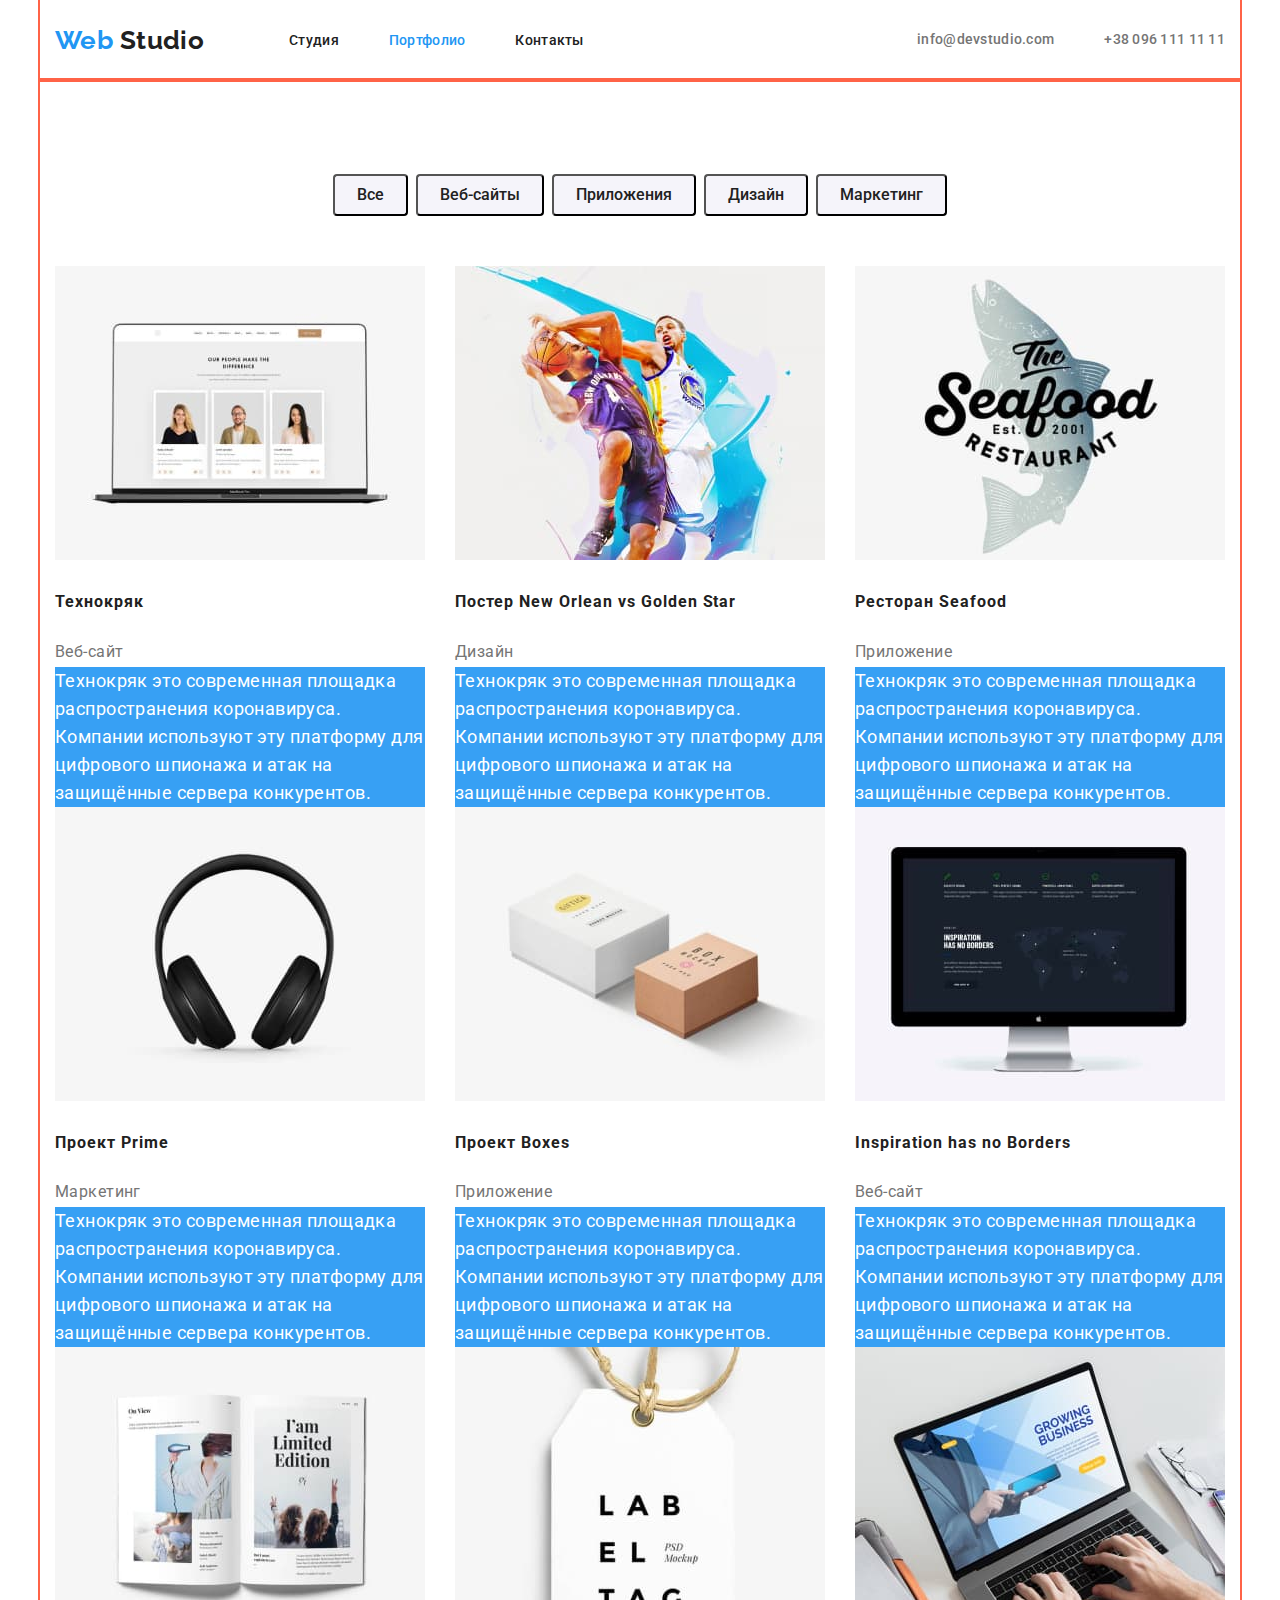
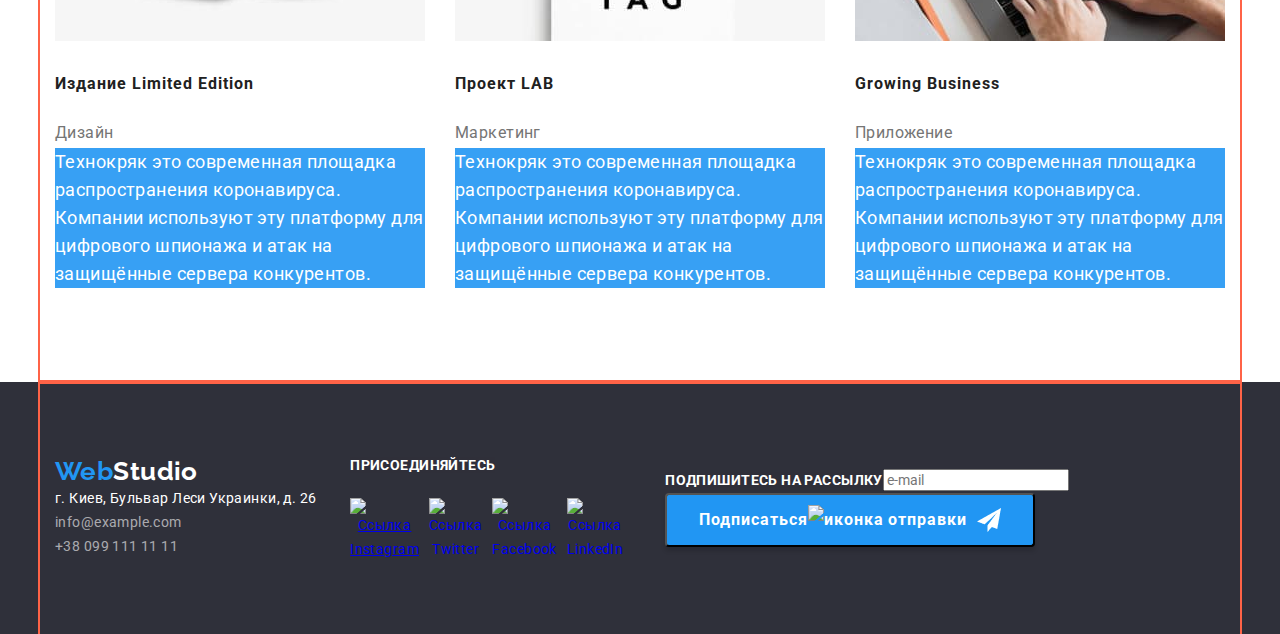
==== portfolio.html @ 054fe587 "добавлены иконки кнопок" ====
<!DOCTYPE html>
<html lang="ru">

<head>
    <meta charset="UTF-8" />
    <meta name="viewport" content="width=device-width, initial-scale=1.0" />
    <meta http-equiv="X-UA-Compatible" content="ie=edge" />
    <title>WebStudio</title>
    <link href="https://fonts.googleapis.com/css2?family=Raleway:wght@700&family=Roboto:wght@400;700;900&display=swap"
        rel="stylesheet">
    <link rel="stylesheet" href="./css/normalize.css">
    <link rel="stylesheet" href="./css/style.css">
</head>

<body>
    <header class="page-header">
        <div class="container-hf flexbox">
            <!-- Навигация на другие страницы -->
            <nav class="navigation">
                <a href="./" class="logo" lang="en"><span class="accent-blue">Web</span>
                    <span class="accent-black">Studio</span></a>
                <ul class="list menu-list">
                    <li class="menu-item"><a href="./index.html" class="menu-link">Студия</a></li>
                    <li class="menu-item"><a href="./portfolio.html" class="menu-link current">Портфолио</a></li>
                    <li class="menu-item"><a href="#" class="menu-link">Контакты</a></li>
                </ul>
            </nav>
            <ul class="list contacts-list">
                <li class="contacts-item"><a href="mailto:info@devstudio.com"
                        class="contacts-link">info@devstudio.com</a>
                </li>
                <li class="contacts-item"><a href="tel:+3809611111" class="contacts-link">+38 096 111 11 11</a></li>
            </ul>
        </div>
    </header>
    <main>
        <section class="container">
            <div class="choice">
                <ul class="list choice-list">
                    <li class="choice-item"><button class="btn-portfolio">Все</button></li>
                    <li class="choice-item"><button class="btn-portfolio">Веб-сайты</button></li>
                    <li class="choice-item"><button class="btn-portfolio">Приложения</button></li>
                    <li class="choice-item"><button class="btn-portfolio">Дизайн</button></li>
                    <li class="choice-item"><button class="btn-portfolio">Маркетинг</button></li>
                </ul>
            </div>
            <div class="flexbox">
                <ul class="list filter-list">
                    <li class="filter-element"><a href="" class="link"><img src="./images/primer1.jpg" alt="Технокряк"
                                width="370" />
                            <h3 class="filter link">Технокряк</h3>
                            <p class="filter-title link">Веб-сайт</p>
                            <p class="filter-description link">
                                Технокряк это современная площадка распространения коронавируса. Компании используют эту
                                платформу для цифрового шпионажа и атак на защищённые сервера конкурентов.
                            </p>
                        </a>
                    </li>
                    <li class="filter-element"><a href="" class="link"><img src="./images/primer2.jpg" alt="Постер"
                                width="370" />
                            <h3 class="filter link">Постер New Orlean vs Golden Star</h3>
                            <p class="filter-title link">Дизайн</p>
                            <p class="filter-description link">
                                Технокряк это современная площадка распространения коронавируса. Компании используют эту
                                платформу для цифрового шпионажа и атак на защищённые сервера конкурентов.
                            </p>
                        </a>
                    </li>
                    <li class="filter-element"><a href="" class="link"><img src="./images/primer3.jpg"
                                alt="Ресторан Seafood" width="370" />
                            <h3 class="filter link">Ресторан Seafood</h3>
                            <p class="filter-title link">Приложение</p>
                            <p class="filter-description link">
                                Технокряк это современная площадка распространения коронавируса. Компании используют эту
                                платформу для цифрового шпионажа и атак на защищённые сервера конкурентов.
                            </p>
                        </a>
                    </li>
                    <li class="filter-element"><a href="" class="link"><img src="./images/primer4.jpg"
                                alt="Проект Prime" width="370" />
                            <h3 class="filter link">Проект Prime</h3>
                            <p class="filter-title link">Маркетинг</p>
                            <p class="filter-description link">
                                Технокряк это современная площадка распространения коронавируса. Компании используют эту
                                платформу для цифрового шпионажа и атак на защищённые сервера конкурентов.
                            </p>
                        </a>
                    </li>
                    <li class="filter-element"><a href="" class="link"><img src="./images/primer5.jpg"
                                alt="Проект Boxes" width="370" />
                            <h3 class="filter link">Проект Boxes</h3>
                            <p class="filter-title link">Приложение</p>
                            <p class="filter-description link">
                                Технокряк это современная площадка распространения коронавируса. Компании используют эту
                                платформу для цифрового шпионажа и атак на защищённые сервера конкурентов.
                            </p>
                        </a>
                    </li>
                    <li class="filter-element"><a href="" class="link"><img src="./images/primer6.jpg"
                                alt="Inspiration has no Borders" width="370" />
                            <h3 class="filter link">Inspiration has no Borders</h3>
                            <p class="filter-title link">Веб-сайт</p>
                            <p class="filter-description link">
                                Технокряк это современная площадка распространения коронавируса. Компании используют эту
                                платформу для цифрового шпионажа и атак на защищённые сервера конкурентов.
                            </p>
                        </a>
                    </li>
                    <li class="filter-element"><a href="" class="link"><img src="./images/primer7.jpg"
                                alt="Издание Limited Edition" width="370" />
                            <h3 class="filter link">Издание Limited Edition</h3>
                            <p class="filter-title link">Дизайн</p>
                            <p class="filter-description link">
                                Технокряк это современная площадка распространения коронавируса. Компании используют эту
                                платформу для цифрового шпионажа и атак на защищённые сервера конкурентов.
                            </p>
                        </a>
                    </li>
                    <li class="filter-element"><a href="" class="link"><img src="./images/primer8.jpg" alt="Проект LAB"
                                width="370" />
                            <h3 class="filter link">Проект LAB</h3>
                            <p class="filter-title link">Маркетинг</p>
                            <p class="filter-description link">
                                Технокряк это современная площадка распространения коронавируса. Компании используют эту
                                платформу для цифрового шпионажа и атак на защищённые сервера конкурентов.
                            </p>
                        </a>
                    </li>
                    <li class="filter-element"><a href="" class="link"><img src="./images/primer9.jpg"
                                alt="Growing Business" width="370" />
                            <h3 class="filter link">Growing Business</h3>
                            <p class="filter-title link">Приложение</p>
                            <p class="filter-description link">
                                Технокряк это современная площадка распространения коронавируса. Компании используют эту
                                платформу для цифрового шпионажа и атак на защищённые сервера конкурентов.
                            </p>
                        </a>
                    </li>
                </ul>
            </div>
        </section>
    </main>

    <footer>
        <section class="container-hf footer flexbox">
            <div class="footer-item">
                <a href="./" class="logo" lang="en"><span class="accent-blue">Web</span><span
                        class="accent-white">Studio</span></a>
                <address>
                    <ul class="footer list">
                        <li><a href="#" class="link white">г. Киев, Бульвар Леси Украинки, д. 26</a></li>
                        <li><a href="mailto:info@example.com" class="footer-addres link" lang="en">info@example.com</a>
                        </li>
                        <li><a href="tel:+380991111111" class="footer-addres link">+38 099 111 11 11</a></li>
                    </ul>
                </address>
            </div>

            <div class="footer-item">
                <b class="examples-title">присоединяйтесь</b>
                <ul class="list fsocial-networks">
                    <li class="fnetworks-title">
                        <a href="https://www.instagram.com/" target="_blank" rel="noopener noreferrer"
                            aria-label="Ссылка на Instagram">
                            <img src="./images/instagram.svg" alt="Ссылка Instagram" />
                        </a>
                    </li>
                    <li class="fnetworks-title">
                        <a href="https://twitter.com/" target="_blank" rel="noopener noreferrer"
                            aria-label="Ссылка на Twitter" class="link">
                            <img src="./images/twitter.svg" alt="Ссылка Twitter" />
                        </a>
                    </li>
                    <li class="fnetworks-title">
                        <a href="https://www.facebook.com/" target="_blank" rel="noopener noreferrer"
                            aria-label="Ссылка на Facebook" class="link">
                            <img src="./images/facebook.svg" alt="Ссылка Facebook" />
                        </a>
                    </li>
                    <li class="fnetworks-title">
                        <a href="https://www.linkedin.com/" target="_blank" rel="noopener noreferrer"
                            aria-label="Ссылка на LinkedIn" class="link">
                            <img src="./images/linkedin.svg" alt="Ссылка LinkedIn" />
                        </a>
                    </li>
                </ul>
            </div>

            <div class="footer-item1">
                <b class="examples-title">Подпишитесь на рассылку</b><input type="text" placeholder="e-mail" />
                <button type="button" class="btn-studio">
                    Подписаться<img src="./images/icon-send.svg" alt="иконка отправки" />
                </button>
            </div>
            </div>
        </section>
    </footer>
</body>

</html>
---- css/style.css ----
:root {
  --main-color: #757575;
  --dark-color: #212121;
  --accent-color: #2196f3;
  --white: #ffffff;
  --bg-color: #f5f4fa;
  --footer-bg-color: #2f303a;
}

body { 
  font-family: Roboto, sans-serif;
  font-weight: 400;
  font-size: 14px;
  line-height: 1.714;
  letter-spacing: 0.03em;
  color: var(--main-color);
}

.container-hf {
  width: 1170px;
  padding-left: 15px;
  padding-right: 15px;
  margin-right: auto;
  margin-left: auto;
  outline: 2px solid tomato;
}

.container {
  width: 1170px;
  padding: 94px 15px 94px 15px;
  margin-right: auto;
  margin-left: auto;
  outline: 2px solid tomato;
}

.list,
p {
  list-style: none;
  padding: 0;
  margin: 0;
}

.flexbox {
  display: flex;
  align-items: center;

}

.navigation {
  display: flex;
  align-items: center;
  margin-right: auto;
}

.logo {
  display: block;
  font-family: Raleway, sans-serif;
  font-weight: 700;
  font-size: 26px;
  line-height: 1.192;
  text-decoration: none;
  margin-right: 85px;
}

.menu-list,
.contacts-list {
  display: flex;
}

.menu-item:not(:last-child),
.contacts-item:not(:last-child) {
  margin-right: 50px;
}

.menu-link {
  display: block;
  padding-top: 32px;
  padding-bottom: 32px;
  font-weight: 500;
  line-height: 1.142;
  letter-spacing: 0.02em;
  color: var(--dark-color);
  text-decoration: none;
}

.menu-link:hover,
.menu-link:focus,
.contacts-link:hover,
.contacts-link:focus,
.footer .link:hover,
.footer .link:focus {
  color: var(--accent-color);
}

.accent-blue,
.menu-list .current {
  color: var(--accent-color);
}

.accent-black {
  color: var(--dark-color);
}

.accent-white,
.white {
    color: var(--white);
}

.contacts-link {
  font-weight: 500;
  line-height: 1.142;
  letter-spacing: 0.02em;
  color: var(--main-color);
  text-decoration: none;
}

.overlay {
  max-width: 1600px;
  max-height: 600px;
  margin-left: auto;
  margin-right: auto;
  outline: 1px solid black;
  background-image: linear-gradient(
    to right,
    rgba(47, 47, 58, 0.8),
    rgba(0, 2, 0, 0.2)
  ),
  url(../images/hero.jpg);
  background-repeat: no-repeat;
  background-size: cover;
  background-position: center;
  padding-top: 200px;
  padding-bottom: 200px;
}

.hero {
  background: rgba(47, 48, 58, 0.8);
  text-align: center;
  /* padding-top: 200px;
  padding-bottom: 200px; */
}

.hero-title {
  margin: 0 0 30px 0;
  font-weight: 900;
  font-size: 44px;
  line-height: 1.363;
  letter-spacing: 0.06em;
  text-transform: uppercase;
  color: var(--white);
}

.btn-studio::after {
  content: " ";
  width: 24px;
  height: 24px;
  margin-left: 10px;
  background-image: url(/images/icon-send.png);
  
}

.btn-studio,
.btn-hero {
  display: inline-flex;
  cursor: pointer;
  font-weight: 700;
  font-size: 16px;
  line-height: 1.875;
  letter-spacing: 0.06em;
  background-color: var(--accent-color);
  color: var(--white);
  box-shadow: 0px 4px 4px rgba(0, 0, 0, 0.15);
  border-radius: 4px;
  text-decoration: none;
  align-items: center;
  text-align: center;
  padding: 10px 32px 10px 32px;
}

.advantages-list {
  display: flex;
}

.advantages-title {
  width: : calc((100% - 30px * 3) / 4);
  margin: 0 30px 0 0;
}

.advantages-item {
  font-weight: 700;
  line-height: 1.142;
  text-transform: uppercase;
  color: var(--dark-color);
  margin: 0 0 10px 0;
  text-align: center;
}

.section-title {
  font-weight: 700;
  font-size: 36px;
  line-height: 1.166;
  color: var(--dark-color);
  text-align: center;
  margin: 0px 0 50px 0;
}

.examples-list {
  display: flex;
}

.examples-item{
  width: calc((100% - 30px * 2) / 3);
  margin-right: 30px;
}

.examples-title {
  font-weight: 700;
  line-height: 1.142;
  text-transform: uppercase;
  color: var(--white);
  background-color: rgba(47, 48, 58, 0.8);
  text-align: center;
}

.team {
  background-color: var(--bg-color);
}

.team-item:nth-child(4n) {
  margin-right: 0;
}

.team-list {
  display: flex;
  flex-wrap: wrap;
}

.team-item{
  width: calc((100% - 30px * 3) / 4);
  margin-right: 30px;
}

.team-item:nth-child(4n) {
  margin-right: 0;
}

.team-item {
  background: #FFFFFF;
/* material shadow v1 */
  box-shadow: 0px 2px 1px rgba(0, 0, 0, 0.2), 0px 1px 1px rgba(0, 0, 0, 0.14), 0px 1px 3px rgba(0, 0, 0, 0.12);
  border-radius: 0px 0px 4px 4px;

}

.member-name {
  font-weight: 500;
  font-size: 16px;
  line-height: 1.187;
  color: var(--dark-color);
  text-align: center;
}

.member-position {
  font-size: 16px;
  line-height: 1.187;
  color: var(--main-color);
  text-decoration: none;
  text-align: center;
  margin-bottom: 16px;
}

.social-networks,
.fsocial-networks {
  display: flex;
}

.networks-title {
  width: calc((100% - 10px * 3) / 4);
  margin-right: 10px;
  padding:16px 0 24px 0;
}

.networks-title:nth-child(4n) {
  margin-right: 0;
}

.clients-list {
  display: flex;
}

.clients-name {
  width: calc((100% - 30px * 5) / 6);
  margin-right: 30px;
}

.clients-name:nth-child(6n) {
  margin-right: 0;
}

footer {
  background-color: var(--footer-bg-color);
}

footer .container-hf{
  height: 252px;
}

.fnetworks-title {
    margin-right: 10px;
    padding-top: 20px;
    text-align: center;
}

.footer-item {
  width: calc((100% - 90px) / 4);
  margin-right: 30px;
}

.footer-item1 {
  width: calc(50% - 15px);
  margin-left: 15px;
} 

.footer-addres {
    color: rgba(255, 255, 255, 0.6);
    text-decoration: none;
    font-style: normal;
}

.list .link {
  text-decoration: none;
  font-style: normal;
}

.btn-portfolio {
  font-weight: 500;
  font-size: 16px;
  line-height: 1.625;
  text-align: center;
  background-color: var(--bg-color);
  color: var(--dark-color);
  border-radius: 4px;
  padding: 6px 22px 6px 22px;
}

.btn-portfolio:hover,
.btn-portfolio:focus {
  background-color: var(--accent-color);
  color: var(--white);
  box-shadow: 0px 2px 2px rgba(0, 0, 0, 0.12), 0px 1px 2px rgba(0, 0, 0, 0.08), 0px 3px 1px rgba(0, 0, 0, 0.1);
}

.choice {
  margin-bottom: 50px;
}

.choice-list {
  display: flex;
  justify-content: center;
}

.choice-item:not(:last-child) {
  margin-right: 8px;
}

.filter {
  display: flex;
  flex-wrap: wrap;
  font-weight: 700;
  font-size: 2;
  line-height: 36px;
  letter-spacing: 0.06em;
  color: var(--dark-color);
  text-decoration: none; 
}

.filter-title {
  font-size: 16px;
  line-height: 1.875;
  color: var(--main-color);
  text-decoration: none
}

.filter-description {
  font-size: 18px;
  line-height: 1.555;
  background-color: rgba(33, 150, 243, 0.9);;
  color: var(--white);
  text-decoration: none;
}  

.filter-list {
  display: flex;
  flex-wrap: wrap;
}

.filter-element {
  width: calc((100% - 30px * 2) / 3);
  margin-right: 30px;
}

.filter-element:nth-child(3n) {
  margin-right: 0;
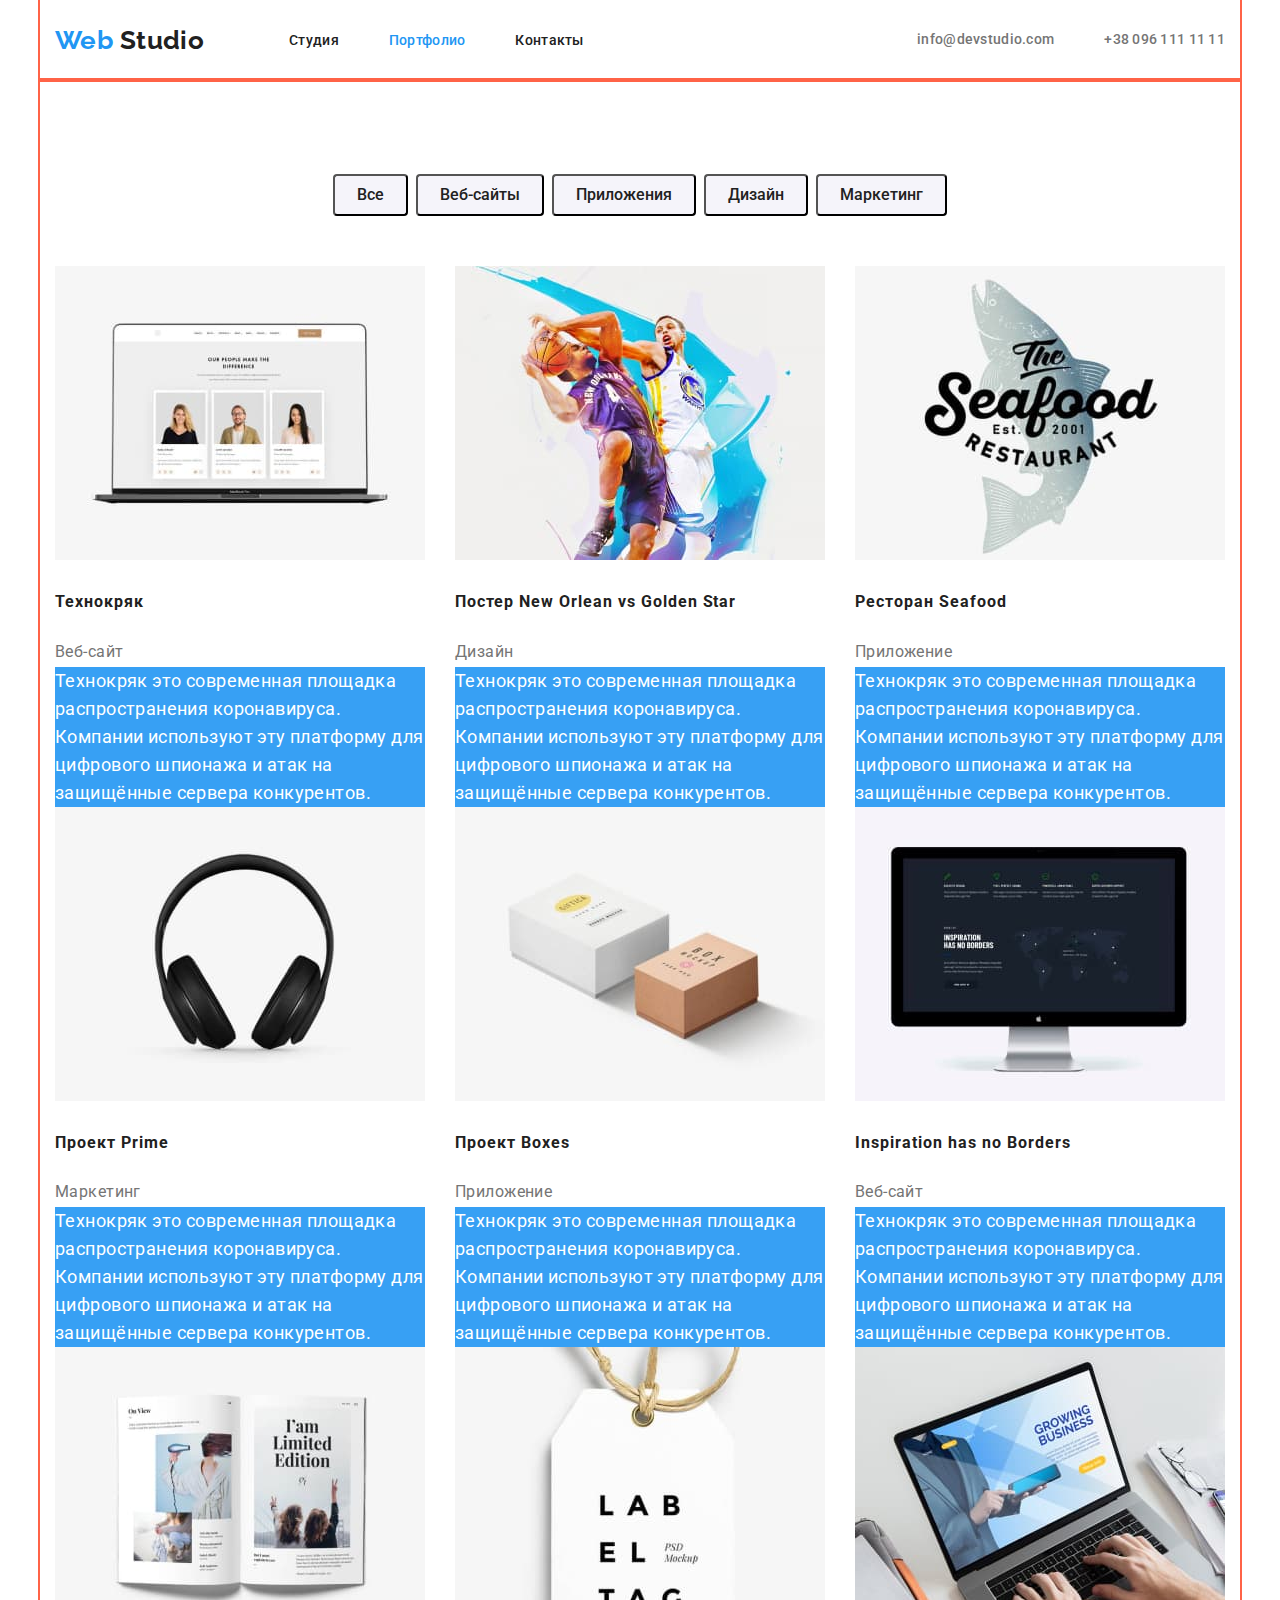
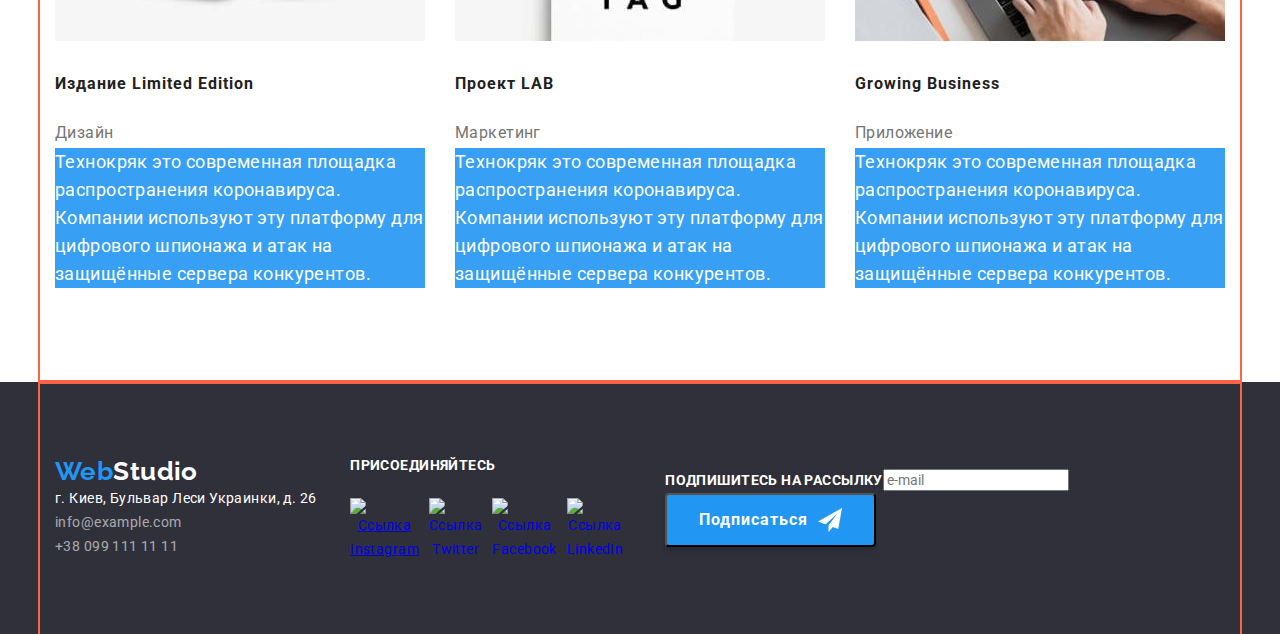
==== commit 571abfab: "закончен герой" ====
--- a/portfolio.html
+++ b/portfolio.html
@@ -188,9 +188,7 @@
 
             <div class="footer-item1">
                 <b class="examples-title">Подпишитесь на рассылку</b><input type="text" placeholder="e-mail" />
-                <button type="button" class="btn-studio">
-                    Подписаться<img src="./images/icon-send.svg" alt="иконка отправки" />
-                </button>
+                <button type="button" class="btn-studio">Подписаться</button>
             </div>
             </div>
         </section>
--- a/css/style.css
+++ b/css/style.css
@@ -116,31 +116,23 @@
 
 .overlay {
   max-width: 1600px;
-  max-height: 600px;
+  height: 600px;
   margin-left: auto;
   margin-right: auto;
-  outline: 1px solid black;
-  background-image: linear-gradient(
-    to right,
-    rgba(47, 47, 58, 0.8),
-    rgba(0, 2, 0, 0.2)
-  ),
+  background-color: var(--main-color);
+  background-image: linear-gradient(to right, rgba(47, 47, 58, 0.8),rgba(47, 47, 58, 0.8)),
   url(../images/hero.jpg);
   background-repeat: no-repeat;
   background-size: cover;
   background-position: center;
+}
+
+.hero {
+  text-align: center;
+}
+
+.hero-title {
   padding-top: 200px;
-  padding-bottom: 200px;
-}
-
-.hero {
-  background: rgba(47, 48, 58, 0.8);
-  text-align: center;
-  /* padding-top: 200px;
-  padding-bottom: 200px; */
-}
-
-.hero-title {
   margin: 0 0 30px 0;
   font-weight: 900;
   font-size: 44px;
@@ -186,6 +178,38 @@
   margin: 0 30px 0 0;
 }
 
+.advantages-title::before {
+display: block;
+content: " ";
+height: 120px;
+background-size: contain;
+background-repeat: no-repeat;
+background-position: center;
+background-color: var(--bg-color);
+margin-bottom: 30px;
+border-radius: 4px;
+}
+
+.icon-antenna::before{
+  background-image: url(/images/antenna.svg);
+  background-size: 65px;
+}
+
+.icon-clock::before{
+  background-image: url(/images/clock.svg);
+  background-size: 67px;
+}
+
+.icon-diagram::before{
+  background-image: url(/images/diagram.svg);
+  background-size: 70px;
+}
+
+.icon-astronaut::before{
+  background-image: url(/images/astronaut.svg);
+  background-size: 56px;
+}
+
 .advantages-item {
   font-weight: 700;
   line-height: 1.142;
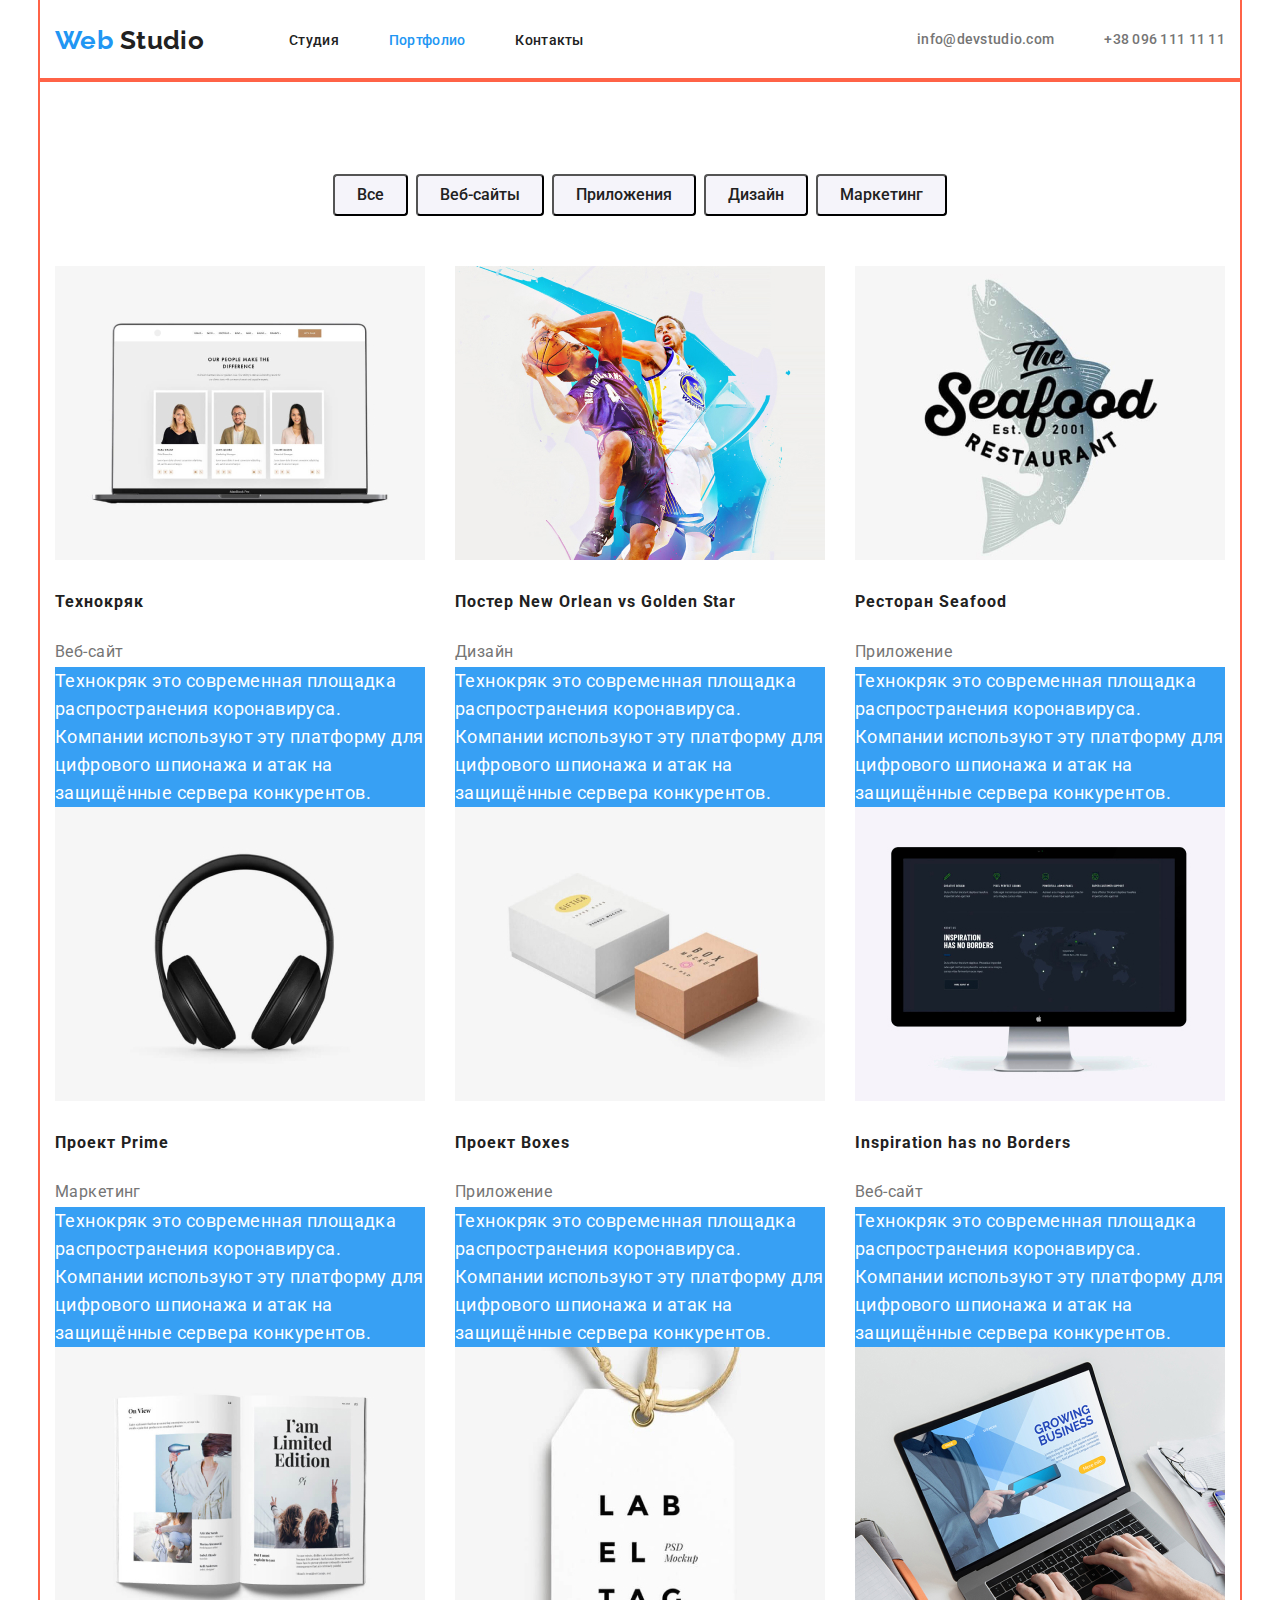
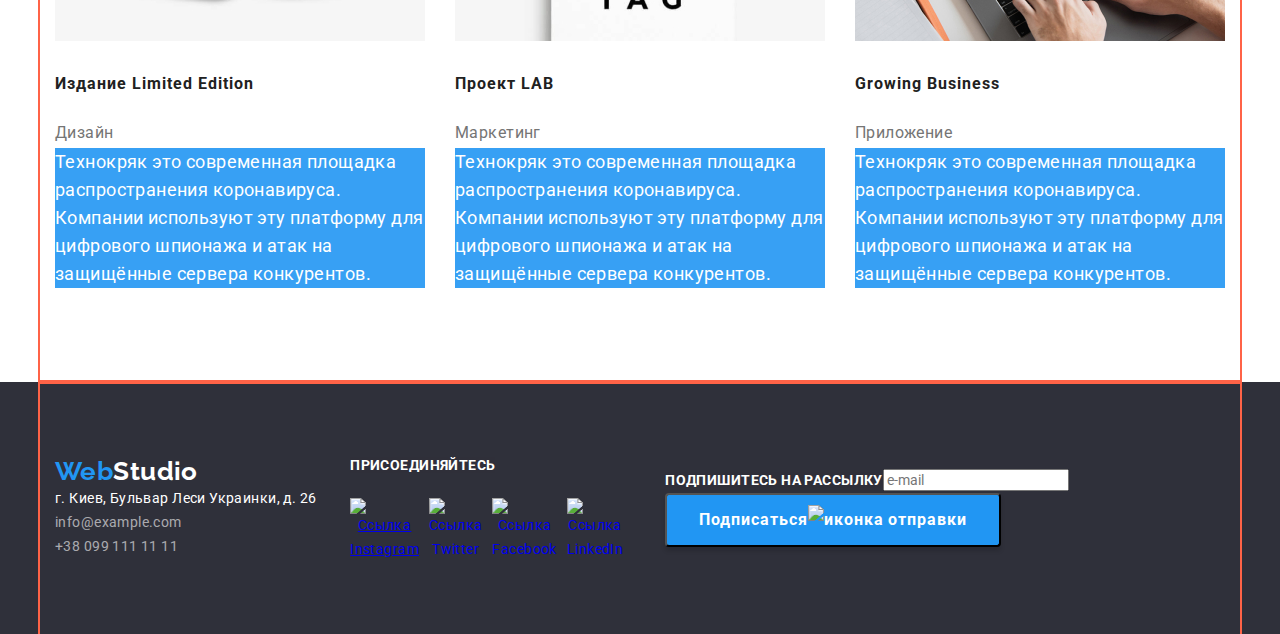
==== commit c5a76f36: "начинаю заново ДЗ 4" ====
--- a/portfolio.html
+++ b/portfolio.html
@@ -188,7 +188,9 @@
 
             <div class="footer-item1">
                 <b class="examples-title">Подпишитесь на рассылку</b><input type="text" placeholder="e-mail" />
-                <button type="button" class="btn-studio">Подписаться</button>
+                <button type="button" class="btn-studio">
+                    Подписаться<img src="./images/icon-send.svg" alt="иконка отправки" />
+                </button>
             </div>
             </div>
         </section>
--- a/css/style.css
+++ b/css/style.css
@@ -114,25 +114,14 @@
   text-decoration: none;
 }
 
-.overlay {
-  max-width: 1600px;
-  height: 600px;
-  margin-left: auto;
-  margin-right: auto;
-  background-color: var(--main-color);
-  background-image: linear-gradient(to right, rgba(47, 47, 58, 0.8),rgba(47, 47, 58, 0.8)),
-  url(../images/hero.jpg);
-  background-repeat: no-repeat;
-  background-size: cover;
-  background-position: center;
-}
-
 .hero {
-  text-align: center;
+  background: rgba(47, 48, 58, 0.8);
+  text-align: center;
+  padding-top: 200px;
+  padding-bottom: 200px;
 }
 
 .hero-title {
-  padding-top: 200px;
   margin: 0 0 30px 0;
   font-weight: 900;
   font-size: 44px;
@@ -142,19 +131,7 @@
   color: var(--white);
 }
 
-.btn-studio::after {
-  content: " ";
-  width: 24px;
-  height: 24px;
-  margin-left: 10px;
-  background-image: url(/images/icon-send.png);
-  
-}
-
-.btn-studio,
-.btn-hero {
-  display: inline-flex;
-  cursor: pointer;
+.btn-studio {
   font-weight: 700;
   font-size: 16px;
   line-height: 1.875;
@@ -178,38 +155,6 @@
   margin: 0 30px 0 0;
 }
 
-.advantages-title::before {
-display: block;
-content: " ";
-height: 120px;
-background-size: contain;
-background-repeat: no-repeat;
-background-position: center;
-background-color: var(--bg-color);
-margin-bottom: 30px;
-border-radius: 4px;
-}
-
-.icon-antenna::before{
-  background-image: url(/images/antenna.svg);
-  background-size: 65px;
-}
-
-.icon-clock::before{
-  background-image: url(/images/clock.svg);
-  background-size: 67px;
-}
-
-.icon-diagram::before{
-  background-image: url(/images/diagram.svg);
-  background-size: 70px;
-}
-
-.icon-astronaut::before{
-  background-image: url(/images/astronaut.svg);
-  background-size: 56px;
-}
-
 .advantages-item {
   font-weight: 700;
   line-height: 1.142;
@@ -246,10 +191,6 @@
   text-align: center;
 }
 
-.team {
-  background-color: var(--bg-color);
-}
-
 .team-item:nth-child(4n) {
   margin-right: 0;
 }
@@ -266,14 +207,6 @@
 
 .team-item:nth-child(4n) {
   margin-right: 0;
-}
-
-.team-item {
-  background: #FFFFFF;
-/* material shadow v1 */
-  box-shadow: 0px 2px 1px rgba(0, 0, 0, 0.2), 0px 1px 1px rgba(0, 0, 0, 0.14), 0px 1px 3px rgba(0, 0, 0, 0.12);
-  border-radius: 0px 0px 4px 4px;
-
 }
 
 .member-name {
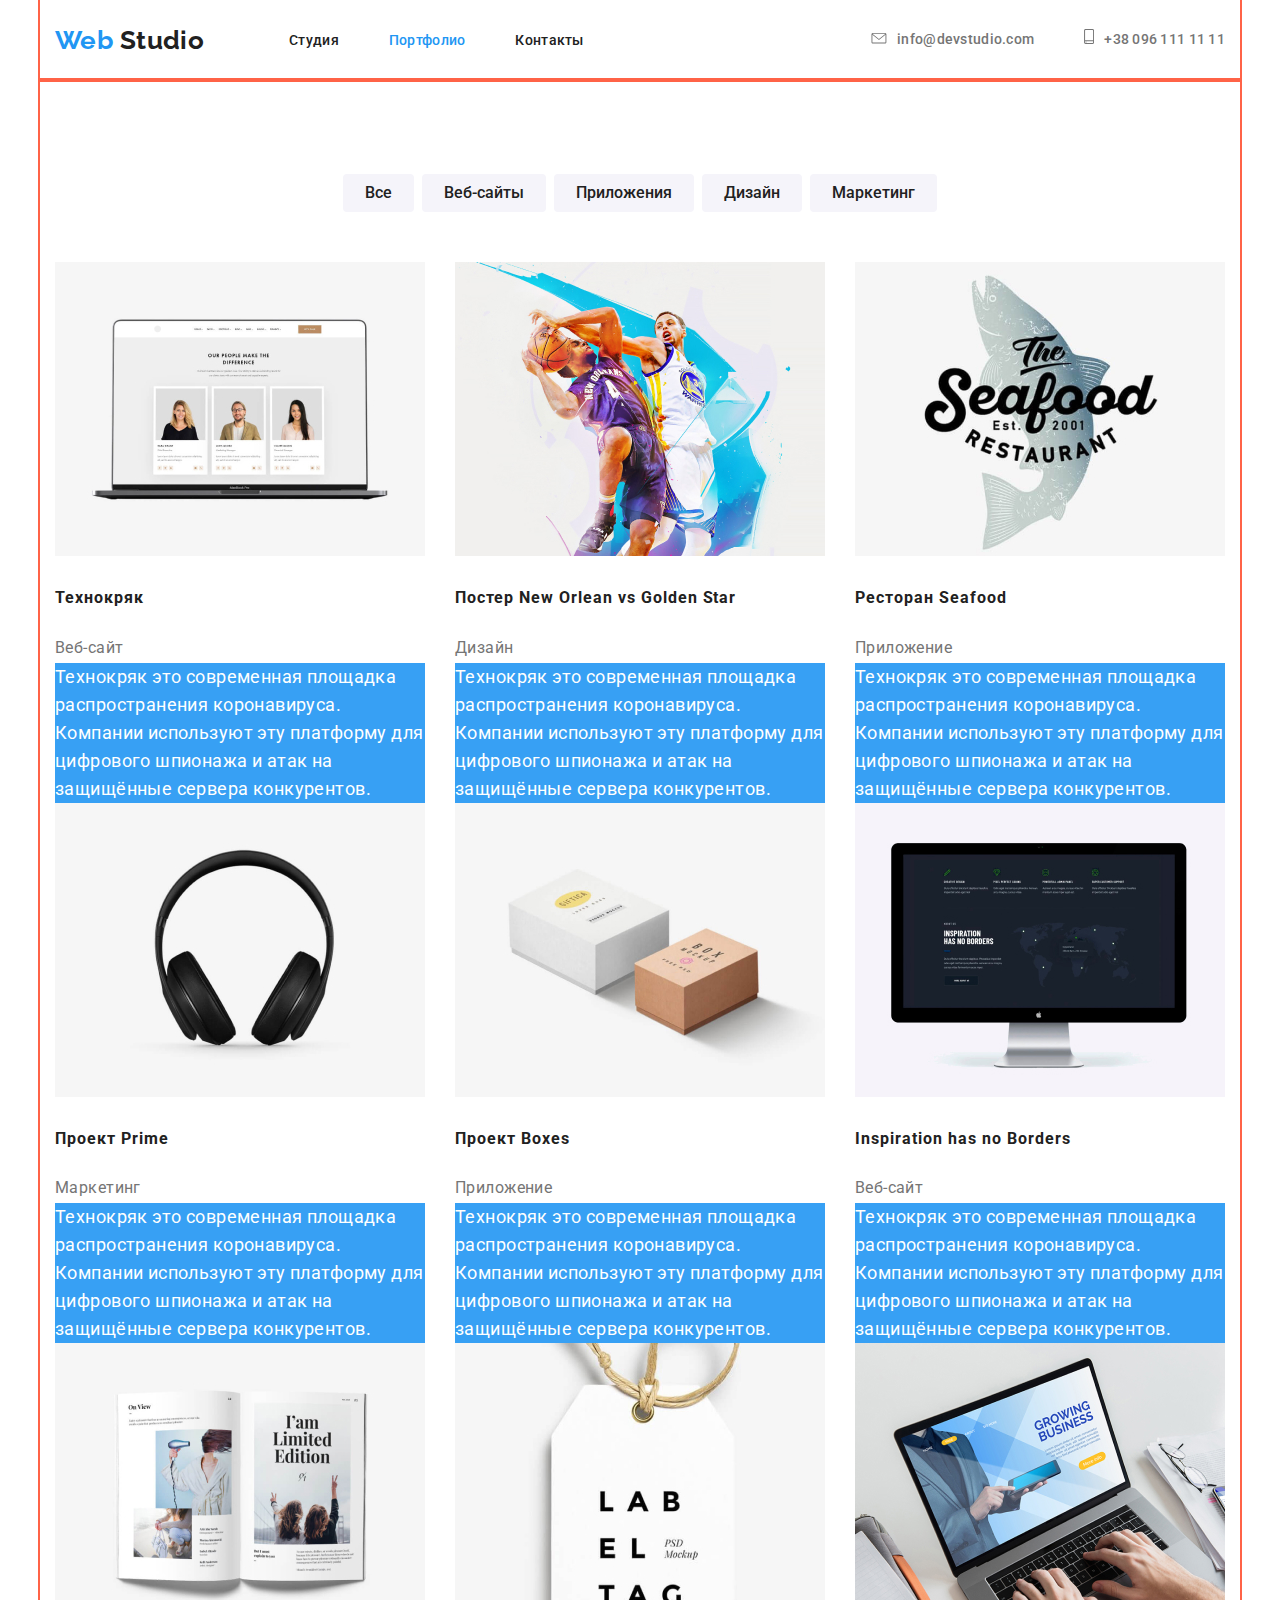
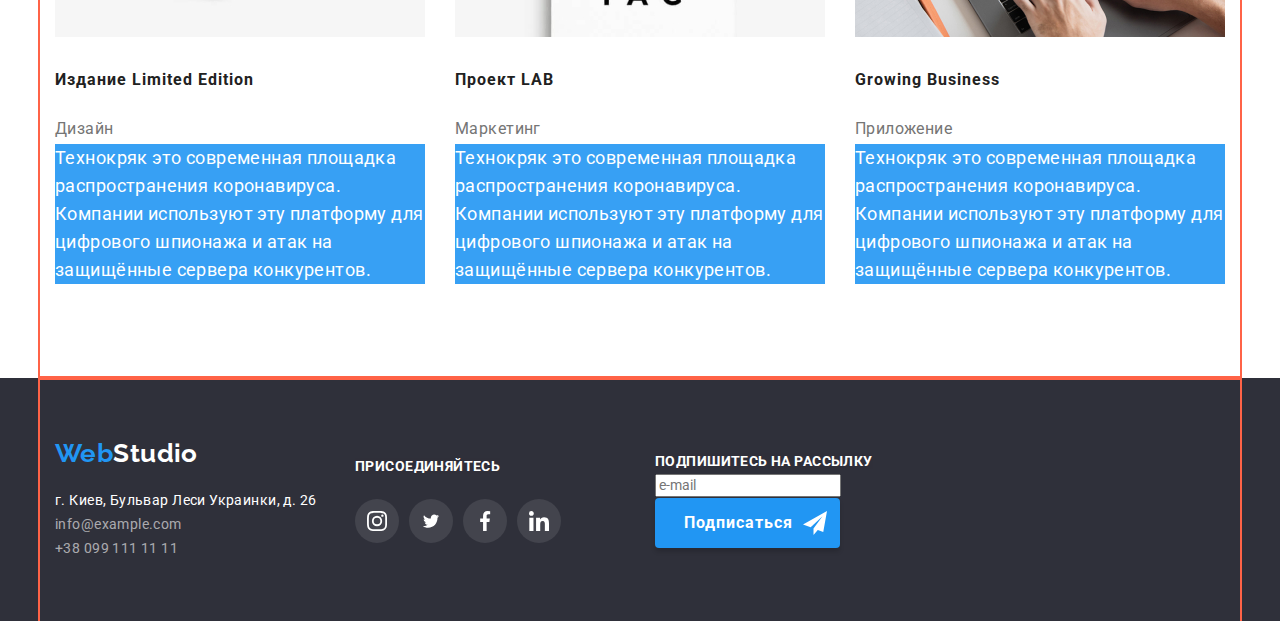
==== commit 7e225896: "ДЗ 4 закончено" ====
--- a/portfolio.html
+++ b/portfolio.html
@@ -26,10 +26,19 @@
                 </ul>
             </nav>
             <ul class="list contacts-list">
-                <li class="contacts-item"><a href="mailto:info@devstudio.com"
-                        class="contacts-link">info@devstudio.com</a>
+                <li class="contacts-item">
+                    <a href="mailto:info@devstudio.com" class="contacts-link">
+                        <svg class="envelope">
+                            <use href="./images/sprite.svg#envelope"></use>
+                        </svg>info@devstudio.com</a>
                 </li>
-                <li class="contacts-item"><a href="tel:+3809611111" class="contacts-link">+38 096 111 11 11</a></li>
+                <li class="contacts-item">
+                    <a href="tel:+3809611111" class="contacts-link">
+                        <svg class="smartphone">
+                            <use href="./images/sprite.svg#smartphone"></use>
+                        </svg>+38 096 111 11 11
+                    </a>
+                </li>
             </ul>
         </div>
     </header>
@@ -143,7 +152,7 @@
 
     <footer>
         <section class="container-hf footer flexbox">
-            <div class="footer-item">
+            <div class="footer-item item">
                 <a href="./" class="logo" lang="en"><span class="accent-blue">Web</span><span
                         class="accent-white">Studio</span></a>
                 <address>
@@ -157,41 +166,52 @@
             </div>
 
             <div class="footer-item">
-                <b class="examples-title">присоединяйтесь</b>
+                <b class="examples-title footer">присоединяйтесь</b>
                 <ul class="list fsocial-networks">
                     <li class="fnetworks-title">
                         <a href="https://www.instagram.com/" target="_blank" rel="noopener noreferrer"
-                            aria-label="Ссылка на Instagram">
-                            <img src="./images/instagram.svg" alt="Ссылка Instagram" />
+                            aria-label="Ссылка на Instagram" class="link fnetworks-icon">
+                            <svg class="icon-instagram">
+                                <use href="./images/sprite.svg#instagram"></use>
+                            </svg>
                         </a>
                     </li>
                     <li class="fnetworks-title">
                         <a href="https://twitter.com/" target="_blank" rel="noopener noreferrer"
-                            aria-label="Ссылка на Twitter" class="link">
-                            <img src="./images/twitter.svg" alt="Ссылка Twitter" />
+                            aria-label="Ссылка на Twitter" class="link fnetworks-icon">
+                            <svg class="icon-twitter">
+                                <use href="./images/sprite.svg#twitter"></use>
+                            </svg>
                         </a>
                     </li>
                     <li class="fnetworks-title">
                         <a href="https://www.facebook.com/" target="_blank" rel="noopener noreferrer"
-                            aria-label="Ссылка на Facebook" class="link">
-                            <img src="./images/facebook.svg" alt="Ссылка Facebook" />
+                            aria-label="Ссылка на Facebook" class="link fnetworks-icon">
+                            <svg class="icon-facebook">
+                                <use href="./images/sprite.svg#facebook"></use>
+                            </svg>
                         </a>
                     </li>
                     <li class="fnetworks-title">
                         <a href="https://www.linkedin.com/" target="_blank" rel="noopener noreferrer"
-                            aria-label="Ссылка на LinkedIn" class="link">
-                            <img src="./images/linkedin.svg" alt="Ссылка LinkedIn" />
+                            aria-label="Ссылка на LinkedIn" class="link fnetworks-icon">
+                            <svg class="icon-linkedin">
+                                <use href="./images/sprite.svg#linkedin"></use>
+                            </svg>
                         </a>
                     </li>
                 </ul>
             </div>
 
             <div class="footer-item1">
-                <b class="examples-title">Подпишитесь на рассылку</b><input type="text" placeholder="e-mail" />
-                <button type="button" class="btn-studio">
-                    Подписаться<img src="./images/icon-send.svg" alt="иконка отправки" />
+                <b class="examples-title footer">Подпишитесь на рассылку</b><br>
+                <input type="text" placeholder="e-mail" />
+                <button type="button" class="btn-studio footer">
+                    Подписаться
+                    <svg class="send">
+                        <use href="./images/sprite.svg#send"></use>
+                    </svg>
                 </button>
-            </div>
             </div>
         </section>
     </footer>
--- a/css/style.css
+++ b/css/style.css
@@ -5,6 +5,7 @@
   --white: #ffffff;
   --bg-color: #f5f4fa;
   --footer-bg-color: #2f303a;
+  --background: #AFB1B8;
 }
 
 body { 
@@ -86,9 +87,7 @@
 .menu-link:hover,
 .menu-link:focus,
 .contacts-link:hover,
-.contacts-link:focus,
-.footer .link:hover,
-.footer .link:focus {
+.contacts-link:focus {
   color: var(--accent-color);
 }
 
@@ -114,14 +113,39 @@
   text-decoration: none;
 }
 
+.envelope {
+  width: 16px;
+  height: 11.2px;
+  margin-right: 10px;
+  fill: currentColor;
+}
+
+.smartphone {
+  width: 10px;
+  height: 15px;
+  margin-right: 10px;
+  fill: currentColor;
+}
+
+.overlay {
+  max-width: 1600px;
+  height: 600px;
+  margin-left: auto;
+  margin-right: auto;
+  background-color: var(--main-color);
+  background-image: linear-gradient(to right, rgba(47, 47, 58, 0.8),rgba(47, 47, 58, 0.8)),
+  url(../images/hero.png);
+  background-repeat: no-repeat;
+  background-size: cover;
+  background-position: center;
+}
+
 .hero {
-  background: rgba(47, 48, 58, 0.8);
-  text-align: center;
+  text-align: center;
+}
+
+.hero-title {
   padding-top: 200px;
-  padding-bottom: 200px;
-}
-
-.hero-title {
   margin: 0 0 30px 0;
   font-weight: 900;
   font-size: 44px;
@@ -151,7 +175,7 @@
 }
 
 .advantages-title {
-  width: : calc((100% - 30px * 3) / 4);
+  width: calc((100% - 30px * 3) / 4);
   margin: 0 30px 0 0;
 }
 
@@ -164,6 +188,23 @@
   text-align: center;
 }
 
+.advantages-icon {
+  display: flex;
+  justify-content: center;
+  align-items: center;
+  width: 270px;
+  height: 120px;
+  background-color: var(--bg-color);
+  border: 0px solid var(--bg-color);
+  border-radius: 4px;
+  margin-bottom: 30px;
+}
+
+.adv-i {
+  width: 70px;
+  height: 70px;
+}
+
 .section-title {
   font-weight: 700;
   font-size: 36px;
@@ -191,13 +232,23 @@
   text-align: center;
 }
 
-.team-item:nth-child(4n) {
-  margin-right: 0;
+.team {
+  background-color: var(--bg-color);
 }
 
 .team-list {
   display: flex;
   flex-wrap: wrap;
+}
+
+.member {
+  box-shadow: 0px 1px 3px rgba(0, 0, 0, 0.12), 0px 1px 1px rgba(0, 0, 0, 0.14), 0px 2px 1px rgba(0, 0, 0, 0.2);
+  border-radius: 0px 0px 4px 4px;
+  background-color: var(--white);
+}
+
+.team-member {
+  padding: 30px 32px 24px 32px;
 }
 
 .team-item{
@@ -210,6 +261,8 @@
 }
 
 .member-name {
+  margin-bottom: 10px;
+  margin-top: 0;
   font-weight: 500;
   font-size: 16px;
   line-height: 1.187;
@@ -218,23 +271,61 @@
 }
 
 .member-position {
+  margin-bottom: 16px;
   font-size: 16px;
   line-height: 1.187;
   color: var(--main-color);
   text-decoration: none;
   text-align: center;
-  margin-bottom: 16px;
 }
 
 .social-networks,
 .fsocial-networks {
   display: flex;
+}
+
+.networks-icon {
+  display: flex;
+  justify-content: center;
+  align-items: center;
+  height: 44px;
+  width: 44px;
+  color: var(--background);
+  margin: 0;
+}
+
+.networks-icon:hover {
+  color: var(--white);
+  background-color: var(--accent-color);
+  border-radius: 50%;
+}
+
+.icon-instagram {
+  height: 20px;
+  width: 20px;
+  fill: currentColor;
+}
+
+.icon-twitter {
+  height: 16.25px;
+  width: 20px;
+  fill: currentColor;
+}
+
+.icon-facebook {
+  height: 20px;
+  fill: currentColor;
+}
+
+.icon-linkedin {
+  height: 20px;
+  width: 20px;
+  fill: currentColor;
 }
 
 .networks-title {
   width: calc((100% - 10px * 3) / 4);
   margin-right: 10px;
-  padding:16px 0 24px 0;
 }
 
 .networks-title:nth-child(4n) {
@@ -254,14 +345,90 @@
   margin-right: 0;
 }
 
+.clients-icon {
+  display: flex;
+  justify-content: center;
+  align-items: center;
+  height: 90px;
+  width: 170px;
+  color: var(--background);
+  border: 1px solid var(--background);
+  border-radius: 4px;
+}
+
+.clients-icon:hover {
+  color: var(--accent-color);
+  border-color: var(--accent-color);
+}
+
+.clients1 {
+  width: 44px;
+  height: 49px;
+  fill: currentColor;
+}
+
+.clients2 {
+  width: 40px;
+  height: 52px;
+  fill: currentColor;
+}
+
+.clients3 {
+  width: 41px;
+  height: 42.6px;
+  fill: currentColor;
+}
+
+.clients4 {
+  width: 79.6px;
+  height: 42px;
+  fill: currentColor;
+}
+
+.clients5 {
+  width: 59px;
+  height: 47px;
+  fill: currentColor;
+}
+
+.clients6{
+  width: 88.5px;
+  height: 45.4px;
+  fill: currentColor;
+}
+
 footer {
   background-color: var(--footer-bg-color);
-}
-
-footer .container-hf{
-  height: 252px;
-}
-
+  /* height: 252px; */
+}
+
+.container-hf{
+  display: flex;
+  align-content: center;
+}
+
+
+.fnetworks-icon {
+  display: flex;
+  justify-content: center;
+  align-items: center;
+  height: 44px;
+  width: 44px;
+  color: var(--white);
+  margin: 0;
+  background-color: #43444d;
+  border-radius: 50%;
+}
+
+.fnetworks-icon:hover {
+  color: var(--white);
+  background-color: var(--accent-color);
+  border-radius: 50%;
+}
+
+.footer-item .logo {
+  margin-bottom: 20px;
+}
 .fnetworks-title {
     margin-right: 10px;
     padding-top: 20px;
@@ -269,13 +436,19 @@
 }
 
 .footer-item {
+  display: block;
   width: calc((100% - 90px) / 4);
   margin-right: 30px;
 }
 
+.footer-item.item {
+  margin-top: 60px;
+  margin-bottom: 60px;
+}
+
 .footer-item1 {
+  display: block;
   width: calc(50% - 15px);
-  margin-left: 15px;
 } 
 
 .footer-addres {
@@ -284,6 +457,20 @@
     font-style: normal;
 }
 
+.send {
+  margin-left: 10px;
+  width: 24px;
+  height: 24px;
+  fill: var(--white);
+}
+
+.btn-studio.footer {
+  display: flex;
+  padding: 10px 13px 10px 29px;
+  border: 0;
+  border-radius: 4px;
+}
+
 .list .link {
   text-decoration: none;
   font-style: normal;
@@ -298,6 +485,7 @@
   color: var(--dark-color);
   border-radius: 4px;
   padding: 6px 22px 6px 22px;
+  border: 0;
 }
 
 .btn-portfolio:hover,
@@ -357,4 +545,5 @@
 }
 
 .filter-element:nth-child(3n) {
-  margin-right: 0;+  margin-right: 0;
+}